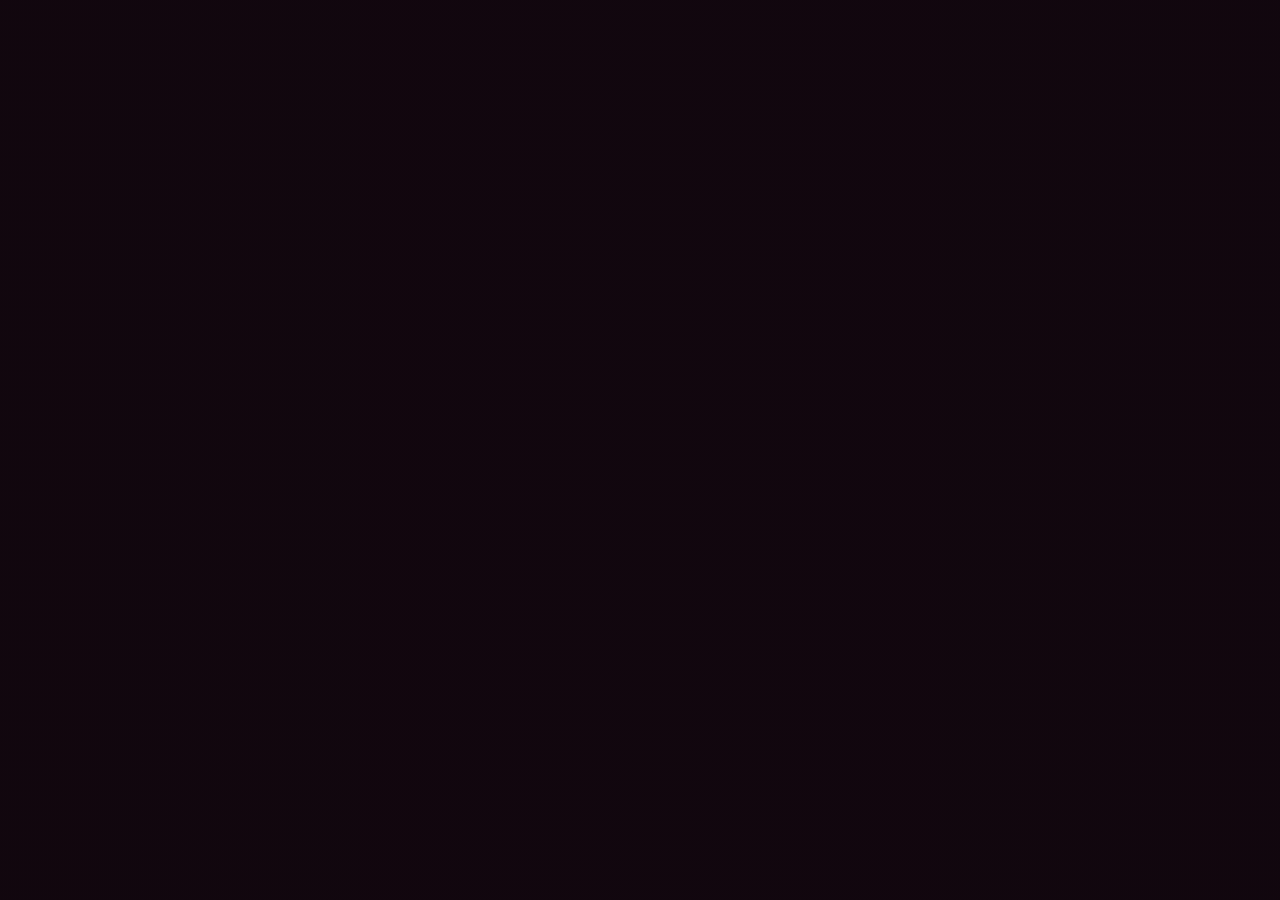
==== girlfrnd/index.html @ 7a6aea9c "Add files via upload" ====
<!doctype html>
<html lang="en">
  <head>
    <meta charset="UTF-8" />
    <meta name="viewport" content="width=device-width, initial-scale=1.0" />
    <meta http-equiv="refresh" content="0; url=birthday.html?unlocked=1" />
    <title>Redirecting...</title>
    <style>
      body {
        margin: 0;
        min-height: 100vh;
        display: grid;
        place-items: center;
        background: #12070f;
        color: #fff;
        font-family: Georgia, serif;
      }
    </style>
  </head>
  <body>
    Redirecting to your memory page...
  </body>
</html>
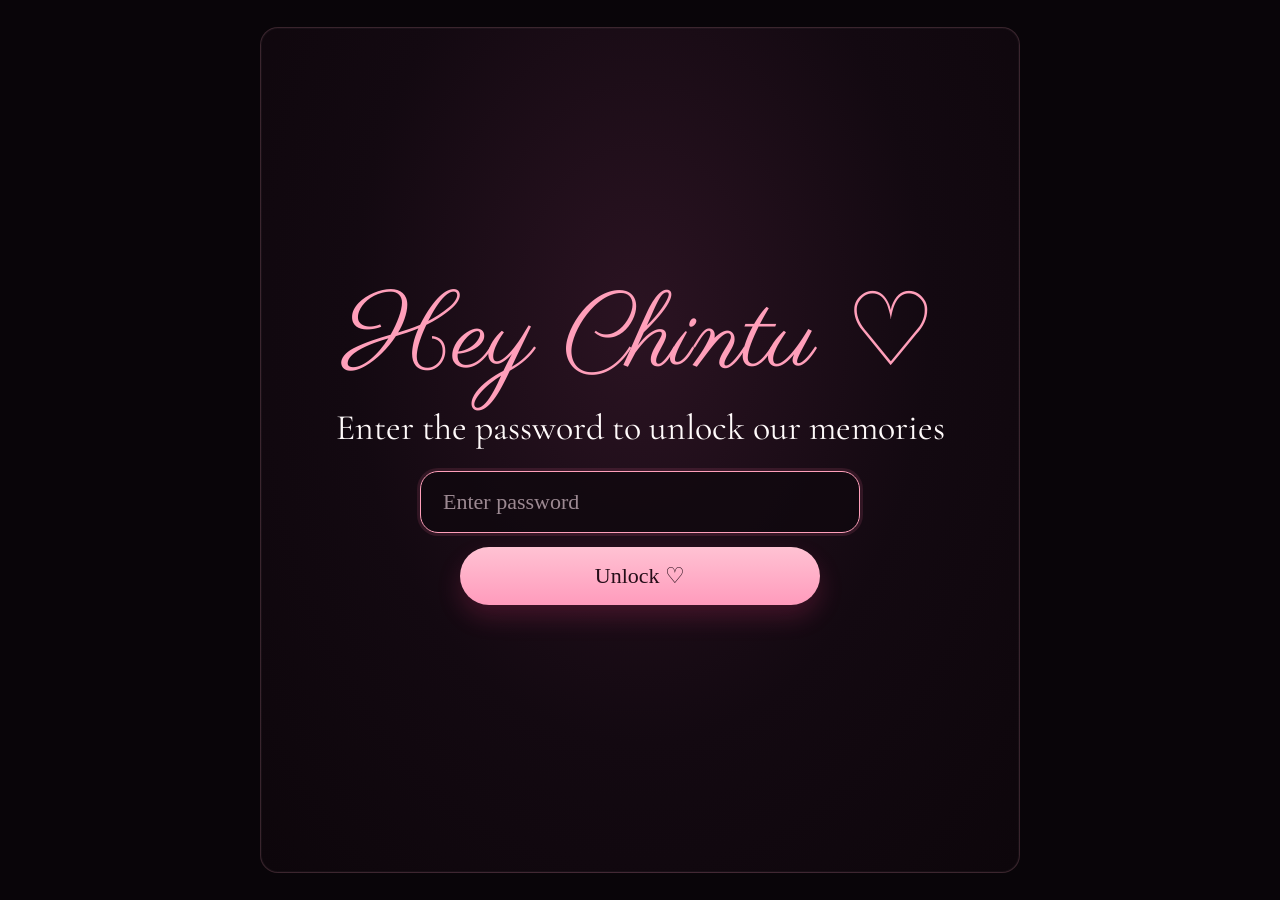
==== commit 38bb2d8c: "Add a login page with password prompt "Hey chintu, enter the password to unlock our memories" (6aa2d" ====
--- a/girlfrnd/index.html
+++ b/girlfrnd/index.html
@@ -1,23 +1,34 @@
-<!doctype html>
-<html lang="en">
-  <head>
-    <meta charset="UTF-8" />
-    <meta name="viewport" content="width=device-width, initial-scale=1.0" />
-    <meta http-equiv="refresh" content="0; url=birthday.html?unlocked=1" />
-    <title>Redirecting...</title>
-    <style>
-      body {
-        margin: 0;
-        min-height: 100vh;
-        display: grid;
-        place-items: center;
-        background: #12070f;
-        color: #fff;
-        font-family: Georgia, serif;
-      }
-    </style>
-  </head>
-  <body>
-    Redirecting to your memory page...
-  </body>
-</html>
+<!doctype html>
+<html lang="en">
+  <head>
+    <meta charset="UTF-8" />
+    <meta name="viewport" content="width=device-width, initial-scale=1.0" />
+    <meta name="theme-color" content="#12070f" />
+    <title>Enter the Memories</title>
+    <link rel="preconnect" href="https://fonts.googleapis.com" />
+    <link rel="preconnect" href="https://fonts.gstatic.com" crossorigin />
+    <link href="https://fonts.googleapis.com/css2?family=Cormorant+Garamond:ital,wght@0,400;0,500;0,600;1,500;1,600&family=Montserrat:wght@400;500;600&family=Parisienne&display=swap" rel="stylesheet" />
+    <link rel="stylesheet" href="styles.css" />
+  </head>
+  <body class="login-page">
+    <main class="secret-card">
+      <h1>Hey Chintu ♡</h1>
+      <p class="instruction">Enter the password to unlock our memories</p>
+      <form class="secret-form" id="secretForm">
+        <label class="sr-only" for="secretPassword">Password</label>
+        <input
+          type="password"
+          id="secretPassword"
+          name="password"
+          placeholder="Enter password"
+          autocomplete="off"
+          autofocus
+          required
+        />
+        <button type="submit">Unlock ♡</button>
+      </form>
+      <p class="error-message" id="errorMessage"></p>
+    </main>
+    <script src="script.js"></script>
+  </body>
+</html>
--- a/girlfrnd/styles.css
+++ b/girlfrnd/styles.css
@@ -0,0 +1,294 @@
+:root {
+  --background: #12070f;
+  --panel: #130911;
+  --pink: #ff9fba;
+  --white: #fffafa;
+  --muted: #ddc6ce;
+  --rose: #f6a8bb;
+  --gift: #8a3a2a;
+}
+
+* { box-sizing: border-box; }
+html, body {
+  margin: 0;
+  width: 100%;
+  min-height: 100%;
+  background: var(--background);
+}
+body {
+  color: var(--white);
+  font-family: "Cormorant Garamond", Georgia, serif;
+}
+button, input { font: inherit; }
+
+.login-page {
+  min-height: 100vh;
+  display: flex;
+  align-items: center;
+  justify-content: center;
+  background: #090509;
+  padding: 20px;
+}
+
+.secret-card {
+  position: relative;
+  width: min(100%, 760px);
+  min-height: 94vh;
+  display: flex;
+  flex-direction: column;
+  align-items: center;
+  justify-content: center;
+  text-align: center;
+  background: radial-gradient(ellipse at 50% 35%, #2b1322 0%, var(--panel) 54%, #0d060b 100%);
+  border: 1px solid rgba(255, 174, 194, 0.18);
+  border-radius: 18px;
+  box-shadow: inset 0 0 0 1px rgba(255,255,255,0.03);
+  padding: 86px 32px 44px;
+  overflow: hidden;
+}
+
+.gift-scene {
+  position: absolute;
+  top: 18px;
+  right: 22px;
+  width: 190px;
+  height: 160px;
+  pointer-events: none;
+}
+
+.gift-box {
+  position: absolute;
+  inset: 0;
+  width: 100%;
+  height: 100%;
+  background: linear-gradient(135deg, var(--gift), #351114 74%);
+  border: 1px solid rgba(255, 185, 119, 0.5);
+  box-shadow: 18px 23px 35px rgba(0, 0, 0, 0.55);
+  transform: perspective(500px) rotateX(4deg) rotateZ(-2deg);
+}
+
+.gift-lid {
+  position: absolute;
+  top: -18%;
+  left: -5%;
+  width: 110%;
+  height: 20%;
+  background: linear-gradient(135deg, #c25d41, #5b1b20);
+  border: 1px solid rgba(255, 199, 134, 0.6);
+  box-shadow: 0 6px 11px rgba(0, 0, 0, 0.3);
+}
+
+.gift-ribbon {
+  position: absolute;
+  top: -19%;
+  left: 43%;
+  width: 14%;
+  height: 120%;
+  background: rgba(255, 73, 126, 0.65);
+  box-shadow: 0 0 16px rgba(255, 54, 99, 0.25);
+}
+
+.gift-ribbon::before,
+.gift-ribbon::after {
+  content: "";
+  position: absolute;
+  top: -19px;
+  width: 60px;
+  height: 34px;
+  border: 8px solid #ec3d65;
+  border-radius: 50% 50% 8px 50%;
+}
+
+.gift-ribbon::before {
+  right: -48px;
+  transform: rotate(21deg);
+}
+
+.gift-ribbon::after {
+  left: -48px;
+  transform: scaleX(-1) rotate(21deg);
+}
+
+.gift-note {
+  position: absolute;
+  z-index: 2;
+  top: 22%;
+  left: 19%;
+  width: 63%;
+  padding: 14px 8px 12px;
+  color: #281416;
+  background: #e9bd91;
+  box-shadow: 2px 8px 11px rgba(0, 0, 0, 0.3);
+  font-family: Parisienne, cursive;
+  font-size: clamp(16px, 1.8vw, 28px);
+  line-height: 1.08;
+  text-align: center;
+  transform: rotate(-5deg);
+}
+
+.gift-note em {
+  font-style: normal;
+}
+
+.petal {
+  position: absolute;
+  z-index: 2;
+  color: #d92f50;
+  font-size: 16px;
+  filter: drop-shadow(0 3px 5px rgba(0, 0, 0, 0.4));
+}
+
+.petal-one { left: 5%; bottom: 2%; transform: rotate(-30deg); }
+.petal-two { right: 4%; bottom: 5%; transform: rotate(28deg); }
+.petal-three { right: 16%; top: 14%; color: #f16c7b; font-size: 12px; transform: rotate(15deg); }
+
+.story-note {
+  width: min(320px, 100%);
+  margin: 0 0 14px;
+  color: #d9b5c0;
+  font-family: Parisienne, cursive;
+  font-size: clamp(20px, 2vw, 30px);
+  line-height: 1.2;
+  text-align: center;
+}
+
+h1 {
+  margin: 0 0 18px;
+  color: var(--pink);
+  font-family: Parisienne, cursive;
+  font-size: clamp(58px, 8vw, 126px);
+  line-height: 0.9;
+  font-weight: 400;
+}
+
+.instruction {
+  margin: 0 0 22px;
+  color: var(--white);
+  font-size: clamp(22px, 2.8vw, 38px);
+  line-height: 1.2;
+}
+
+.secret-form {
+  width: min(100%, 440px);
+  display: grid;
+  gap: 14px;
+}
+
+input {
+  width: 100%;
+  height: 62px;
+  padding: 0 22px;
+  color: var(--white);
+  background: rgba(16, 8, 14, 0.8);
+  border: 1px solid rgba(255, 159, 186, 0.8);
+  border-radius: 18px;
+  outline: 0;
+  font-size: 22px;
+  font-family: Georgia, serif;
+}
+
+input::placeholder {
+  color: #9c8992;
+  opacity: 1;
+}
+
+input:focus {
+  border-color: var(--pink);
+  box-shadow: 0 0 0 3px rgba(255, 109, 159, 0.12);
+}
+
+button {
+  width: min(100%, 360px);
+  height: 58px;
+  margin: 0 auto;
+  color: #250d18;
+  background: linear-gradient(180deg, #ffc2d3 0%, #ff9bbc 100%);
+  border: 0;
+  border-radius: 35px;
+  box-shadow: 0 12px 24px rgba(235, 56, 122, 0.2);
+  cursor: pointer;
+  font-size: 22px;
+  font-family: Georgia, serif;
+  transition: transform 0.2s ease, filter 0.2s ease;
+}
+
+button:hover {
+  filter: brightness(1.08);
+  transform: translateY(-1px);
+}
+
+.hint {
+  margin: 28px 0 0;
+  color: var(--white);
+  font-size: clamp(20px, 2.2vw, 30px);
+  line-height: 1.3;
+}
+
+.hint span {
+  color: var(--pink);
+  font-size: 28px;
+}
+
+.error-message {
+  min-height: 20px;
+  margin-top: 10px;
+  color: var(--pink);
+  font-family: Montserrat, sans-serif;
+  font-size: 12px;
+}
+
+.sr-only {
+  position: absolute;
+  width: 1px;
+  height: 1px;
+  padding: 0;
+  margin: -1px;
+  overflow: hidden;
+  clip: rect(0, 0, 0, 0);
+  white-space: nowrap;
+  border: 0;
+}
+
+@media (max-width: 700px) {
+  .login-page {
+    padding: 14px;
+  }
+
+  .secret-card {
+    min-height: 88vh;
+    padding: 72px 20px 32px;
+  }
+
+  .gift-scene {
+    width: 150px;
+    height: 125px;
+    top: 12px;
+    right: 12px;
+  }
+
+  .story-note {
+    font-size: 18px;
+  }
+
+  h1 {
+    font-size: 52px;
+  }
+
+  .instruction {
+    font-size: 21px;
+  }
+
+  input {
+    height: 52px;
+    font-size: 18px;
+  }
+
+  button {
+    height: 52px;
+    font-size: 18px;
+  }
+
+  .hint {
+    font-size: 18px;
+  }
+}
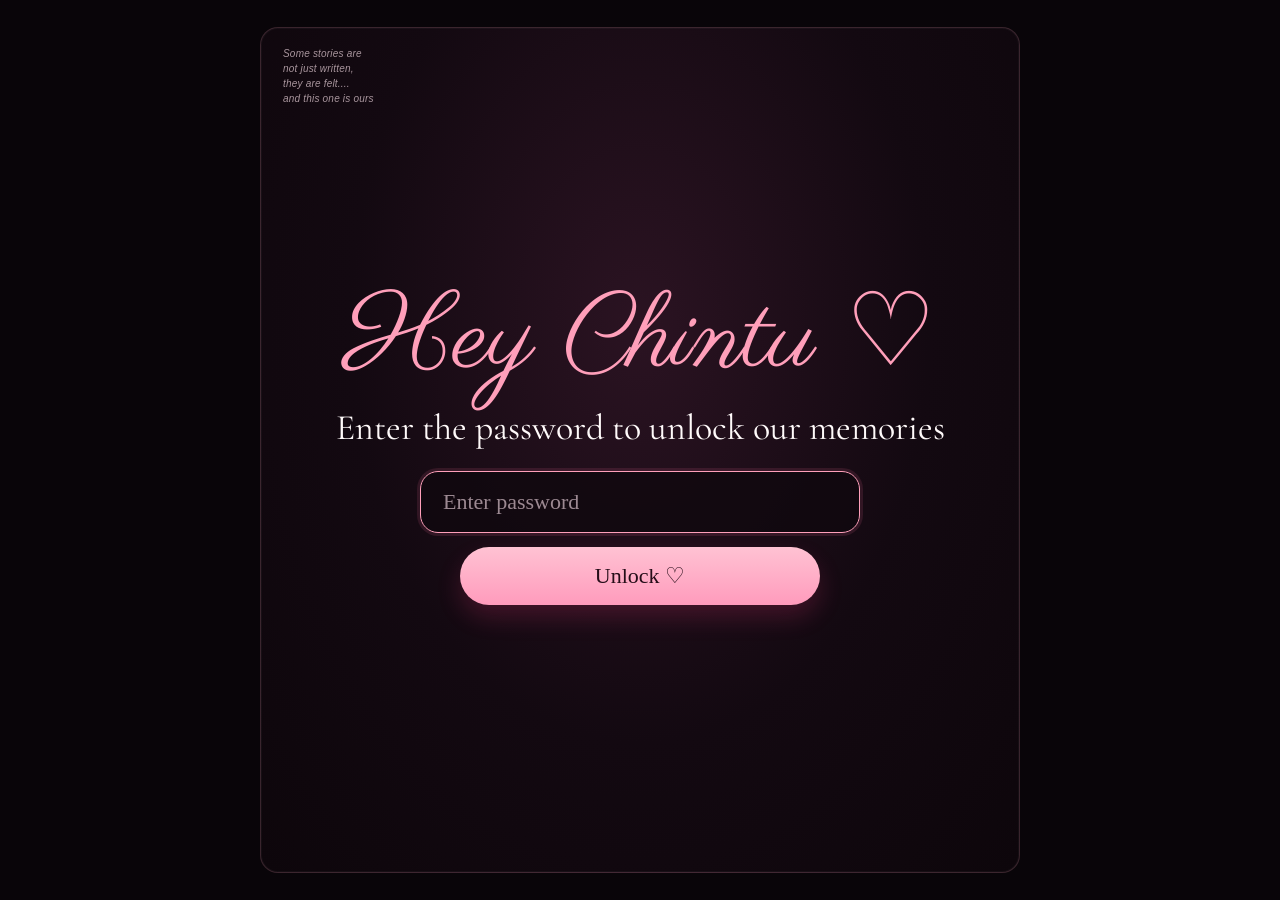
==== commit 4ed4b952: "Add a login page with password prompt "Hey chintu, enter the password to unlock our memories" - Sess" ====
--- a/girlfrnd/index.html
+++ b/girlfrnd/index.html
@@ -12,6 +12,12 @@
   </head>
   <body class="login-page">
     <main class="secret-card">
+      <p class="corner-note">
+        Some stories are<br />
+        not just written,<br />
+        they are felt....<br />
+        and this one is ours
+      </p>
       <h1>Hey Chintu ♡</h1>
       <p class="instruction">Enter the password to unlock our memories</p>
       <form class="secret-form" id="secretForm">
--- a/girlfrnd/styles.css
+++ b/girlfrnd/styles.css
@@ -47,6 +47,22 @@
   overflow: hidden;
 }
 
+.corner-note {
+  position: absolute;
+  top: 18px;
+  left: 22px;
+  margin: 0;
+  max-width: 150px;
+  color: var(--muted);
+  font-family: Montserrat, sans-serif;
+  font-size: 10px;
+  font-style: italic;
+  line-height: 1.5;
+  letter-spacing: 0.02em;
+  text-align: left;
+  opacity: 0.75;
+}
+
 .gift-scene {
   position: absolute;
   top: 18px;
@@ -266,6 +282,13 @@
     right: 12px;
   }
 
+  .corner-note {
+    top: 12px;
+    left: 14px;
+    max-width: 120px;
+    font-size: 9px;
+  }
+
   .story-note {
     font-size: 18px;
   }
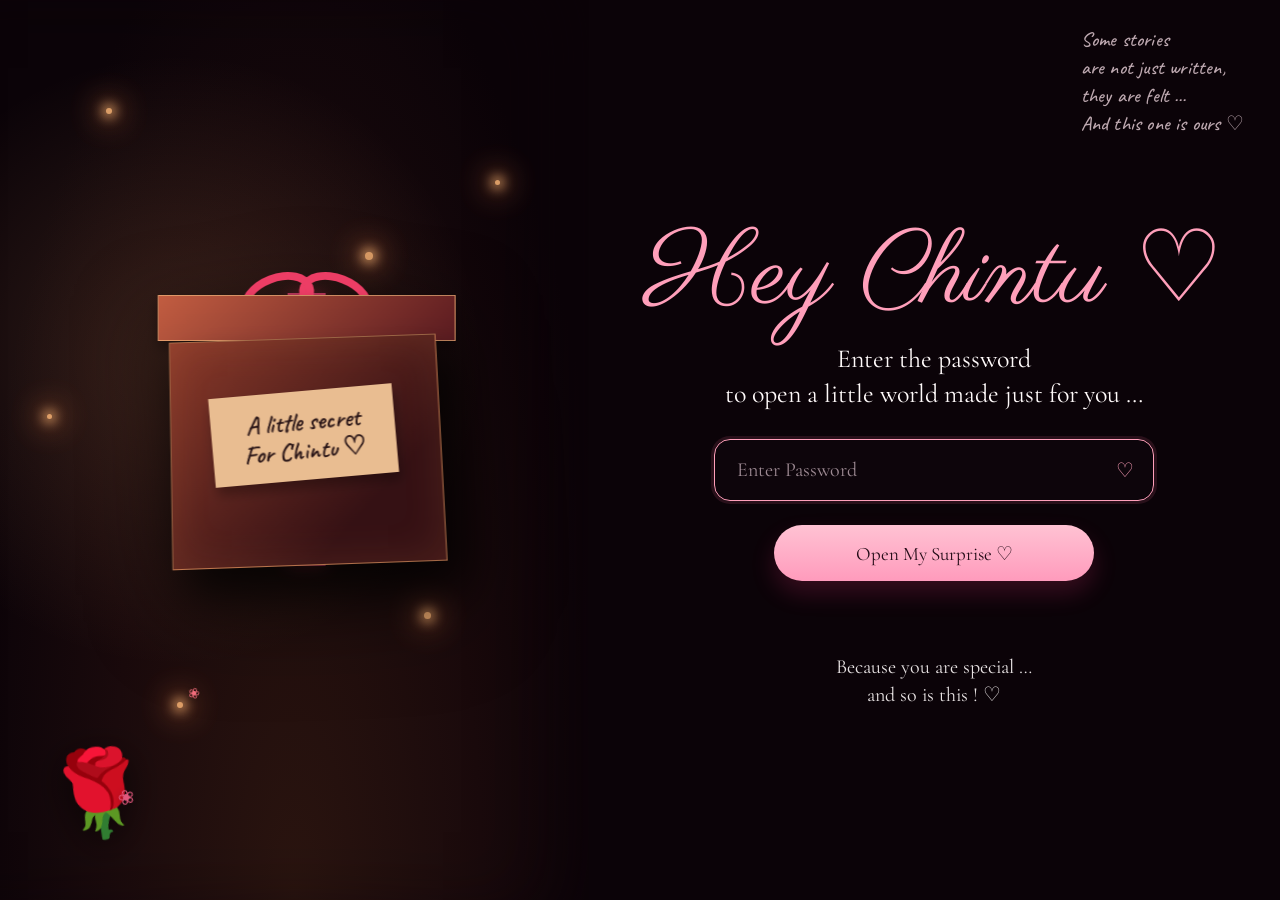
==== commit aa112b3f: "Add a login page with password prompt "Hey chintu, enter the password to unlock our memories" - Sess" ====
--- a/girlfrnd/index.html
+++ b/girlfrnd/index.html
@@ -3,37 +3,62 @@
   <head>
     <meta charset="UTF-8" />
     <meta name="viewport" content="width=device-width, initial-scale=1.0" />
-    <meta name="theme-color" content="#12070f" />
+    <meta name="theme-color" content="#0b0308" />
     <title>Enter the Memories</title>
     <link rel="preconnect" href="https://fonts.googleapis.com" />
     <link rel="preconnect" href="https://fonts.gstatic.com" crossorigin />
-    <link href="https://fonts.googleapis.com/css2?family=Cormorant+Garamond:ital,wght@0,400;0,500;0,600;1,500;1,600&family=Montserrat:wght@400;500;600&family=Parisienne&display=swap" rel="stylesheet" />
+    <link href="https://fonts.googleapis.com/css2?family=Caveat:wght@500;600&family=Cormorant+Garamond:ital,wght@0,400;0,500;0,600;1,500;1,600&family=Montserrat:wght@400;500;600&family=Parisienne&display=swap" rel="stylesheet" />
     <link rel="stylesheet" href="styles.css" />
   </head>
   <body class="login-page">
+    <section class="login-visual" aria-hidden="true">
+      <span class="spark spark-1"></span>
+      <span class="spark spark-2"></span>
+      <span class="spark spark-3"></span>
+      <span class="spark spark-4"></span>
+      <span class="spark spark-5"></span>
+      <span class="spark spark-6"></span>
+      <span class="petal petal-one">❀</span>
+      <span class="petal petal-two">❀</span>
+      <span class="rose">🌹</span>
+      <div class="gift-scene">
+        <div class="gift-ribbon"></div>
+        <div class="gift-lid"></div>
+        <div class="gift-box"></div>
+        <p class="gift-note">A little secret<br />For Chintu <em>♡</em></p>
+      </div>
+    </section>
+
     <main class="secret-card">
       <p class="corner-note">
-        Some stories are<br />
-        not just written,<br />
-        they are felt....<br />
-        and this one is ours
+        Some stories<br />
+        are not just written,<br />
+        they are felt …<br />
+        And this one is ours ♡
       </p>
       <h1>Hey Chintu ♡</h1>
-      <p class="instruction">Enter the password to unlock our memories</p>
+      <p class="instruction">
+        Enter the password<br />
+        to open a little world made just for you …
+      </p>
       <form class="secret-form" id="secretForm">
         <label class="sr-only" for="secretPassword">Password</label>
-        <input
-          type="password"
-          id="secretPassword"
-          name="password"
-          placeholder="Enter password"
-          autocomplete="off"
-          autofocus
-          required
-        />
-        <button type="submit">Unlock ♡</button>
+        <div class="input-wrap">
+          <input
+            type="password"
+            id="secretPassword"
+            name="password"
+            placeholder="Enter Password"
+            autocomplete="off"
+            autofocus
+            required
+          />
+          <span class="input-heart">♡</span>
+        </div>
+        <button type="submit">Open My Surprise <span>♡</span></button>
       </form>
       <p class="error-message" id="errorMessage"></p>
+      <p class="hint">Because you are special …<br />and so is this ! ♡</p>
     </main>
     <script src="script.js"></script>
   </body>
--- a/girlfrnd/styles.css
+++ b/girlfrnd/styles.css
@@ -1,317 +1,380 @@
-:root {
-  --background: #12070f;
-  --panel: #130911;
-  --pink: #ff9fba;
-  --white: #fffafa;
-  --muted: #ddc6ce;
-  --rose: #f6a8bb;
-  --gift: #8a3a2a;
-}
-
-* { box-sizing: border-box; }
-html, body {
-  margin: 0;
-  width: 100%;
-  min-height: 100%;
-  background: var(--background);
-}
-body {
-  color: var(--white);
-  font-family: "Cormorant Garamond", Georgia, serif;
-}
-button, input { font: inherit; }
-
-.login-page {
-  min-height: 100vh;
-  display: flex;
-  align-items: center;
-  justify-content: center;
-  background: #090509;
-  padding: 20px;
-}
-
-.secret-card {
-  position: relative;
-  width: min(100%, 760px);
-  min-height: 94vh;
-  display: flex;
-  flex-direction: column;
-  align-items: center;
-  justify-content: center;
-  text-align: center;
-  background: radial-gradient(ellipse at 50% 35%, #2b1322 0%, var(--panel) 54%, #0d060b 100%);
-  border: 1px solid rgba(255, 174, 194, 0.18);
-  border-radius: 18px;
-  box-shadow: inset 0 0 0 1px rgba(255,255,255,0.03);
-  padding: 86px 32px 44px;
-  overflow: hidden;
-}
-
+:root {
+  --background: #0b0308;
+  --panel: #130911;
+  --pink: #ff9fba;
+  --white: #fffafa;
+  --muted: #ddc6ce;
+  --rose: #f6a8bb;
+  --gift: #8a3a2a;
+  --ember: #ffb877;
+}
+
+* { box-sizing: border-box; }
+html, body {
+  margin: 0;
+  width: 100%;
+  min-height: 100%;
+  background: var(--background);
+}
+body {
+  color: var(--white);
+  font-family: "Cormorant Garamond", Georgia, serif;
+}
+button, input { font: inherit; }
+
+.login-page {
+  min-height: 100vh;
+  display: flex;
+  background: var(--background);
+}
+
+/* ---------- left: glowing gift scene ---------- */
+
+.login-visual {
+  position: relative;
+  flex: 1 1 46%;
+  min-height: 100vh;
+  overflow: hidden;
+  background:
+    radial-gradient(circle at 30% 40%, rgba(255, 170, 110, 0.16) 0%, transparent 45%),
+    radial-gradient(ellipse at 50% 100%, #2a140f 0%, #1a0a0c 45%, #0b0308 80%);
+  box-shadow: inset -60px 0 90px -40px #0b0308;
+}
+
+.spark {
+  position: absolute;
+  width: 10px;
+  height: 10px;
+  border-radius: 50%;
+  background: var(--ember);
+  box-shadow: 0 0 12px 4px rgba(255, 184, 119, 0.9), 0 0 30px 10px rgba(255, 140, 80, 0.4);
+  opacity: 0.85;
+}
+
+.spark-1 { top: 12%; left: 18%; width: 6px; height: 6px; }
+.spark-2 { top: 28%; left: 62%; width: 8px; height: 8px; }
+.spark-3 { top: 46%; left: 8%; width: 5px; height: 5px; }
+.spark-4 { top: 68%; left: 72%; width: 7px; height: 7px; }
+.spark-5 { top: 78%; left: 30%; width: 6px; height: 6px; }
+.spark-6 { top: 20%; left: 84%; width: 5px; height: 5px; }
+
+.rose {
+  position: absolute;
+  left: 8%;
+  bottom: 6%;
+  font-size: clamp(48px, 7vw, 84px);
+  filter: drop-shadow(0 10px 18px rgba(0, 0, 0, 0.6));
+  transform: rotate(-8deg);
+}
+
+.petal {
+  position: absolute;
+  z-index: 2;
+  color: #e0577c;
+  filter: drop-shadow(0 3px 5px rgba(0, 0, 0, 0.4));
+}
+
+.petal-one { left: 20%; bottom: 10%; font-size: 20px; transform: rotate(-20deg); }
+.petal-two { left: 32%; bottom: 22%; font-size: 14px; color: #f16c7b; transform: rotate(18deg); }
+
+.gift-scene {
+  position: absolute;
+  top: 50%;
+  left: 52%;
+  width: min(46%, 300px);
+  aspect-ratio: 19 / 16;
+  transform: translate(-50%, -50%);
+  filter: drop-shadow(0 25px 40px rgba(0, 0, 0, 0.65));
+}
+
+.gift-box {
+  position: absolute;
+  inset: 0;
+  width: 100%;
+  height: 100%;
+  background: linear-gradient(135deg, var(--gift), #351114 74%);
+  border: 1px solid rgba(255, 185, 119, 0.5);
+  box-shadow: 18px 23px 35px rgba(0, 0, 0, 0.55), inset 0 0 40px rgba(255, 150, 90, 0.12);
+  transform: perspective(500px) rotateX(4deg) rotateZ(-2deg);
+}
+
+.gift-lid {
+  position: absolute;
+  top: -18%;
+  left: -5%;
+  width: 110%;
+  height: 20%;
+  background: linear-gradient(135deg, #c25d41, #5b1b20);
+  border: 1px solid rgba(255, 199, 134, 0.6);
+  box-shadow: 0 6px 11px rgba(0, 0, 0, 0.3);
+}
+
+.gift-ribbon {
+  position: absolute;
+  top: -19%;
+  left: 43%;
+  width: 14%;
+  height: 120%;
+  background: rgba(255, 73, 126, 0.65);
+  box-shadow: 0 0 16px rgba(255, 54, 99, 0.25);
+}
+
+.gift-ribbon::before,
+.gift-ribbon::after {
+  content: "";
+  position: absolute;
+  top: -19px;
+  width: 60px;
+  height: 34px;
+  border: 8px solid #ec3d65;
+  border-radius: 50% 50% 8px 50%;
+}
+
+.gift-ribbon::before {
+  right: -48px;
+  transform: rotate(21deg);
+}
+
+.gift-ribbon::after {
+  left: -48px;
+  transform: scaleX(-1) rotate(21deg);
+}
+
+.gift-note {
+  position: absolute;
+  z-index: 2;
+  top: 24%;
+  left: 15%;
+  width: 68%;
+  margin: 0;
+  padding: 16px 10px 14px;
+  color: #281416;
+  background: #e9bd91;
+  box-shadow: 2px 8px 11px rgba(0, 0, 0, 0.3);
+  font-family: Caveat, cursive;
+  font-weight: 600;
+  font-size: clamp(18px, 2vw, 30px);
+  line-height: 1.15;
+  text-align: center;
+  transform: rotate(-5deg);
+}
+
+.gift-note em {
+  font-style: normal;
+}
+
+/* ---------- right: password prompt ---------- */
+
+.secret-card {
+  position: relative;
+  flex: 1 1 54%;
+  display: flex;
+  flex-direction: column;
+  align-items: center;
+  justify-content: center;
+  text-align: center;
+  background: var(--background);
+  padding: 86px 32px 44px;
+  overflow: hidden;
+}
+
 .corner-note {
   position: absolute;
-  top: 18px;
-  left: 22px;
+  top: 26px;
+  right: 36px;
   margin: 0;
-  max-width: 150px;
+  max-width: 230px;
   color: var(--muted);
+  font-family: Caveat, cursive;
+  font-weight: 500;
+  font-size: clamp(15px, 1.6vw, 20px);
+  line-height: 1.4;
+  letter-spacing: 0.01em;
+  text-align: left;
+  opacity: 0.85;
+}
+
+.story-note {
+  width: min(320px, 100%);
+  margin: 0 0 14px;
+  color: #d9b5c0;
+  font-family: Parisienne, cursive;
+  font-size: clamp(20px, 2vw, 30px);
+  line-height: 1.2;
+  text-align: center;
+}
+
+h1 {
+  margin: 0 0 18px;
+  color: var(--pink);
+  font-family: Parisienne, cursive;
+  font-size: clamp(58px, 8vw, 100px);
+  line-height: 0.9;
+  font-weight: 400;
+}
+
+.instruction {
+  margin: 0 0 28px;
+  color: var(--white);
+  font-size: clamp(18px, 2.2vw, 26px);
+  line-height: 1.35;
+}
+
+.secret-form {
+  width: min(100%, 440px);
+  display: grid;
+  gap: 18px;
+}
+
+.input-wrap {
+  position: relative;
+  width: 100%;
+}
+
+input {
+  width: 100%;
+  height: 62px;
+  padding: 0 46px 0 22px;
+  color: var(--white);
+  background: rgba(16, 8, 14, 0.5);
+  border: 1px solid rgba(255, 159, 186, 0.55);
+  border-radius: 16px;
+  outline: 0;
+  font-size: 20px;
+  font-family: "Cormorant Garamond", Georgia, serif;
+}
+
+.input-heart {
+  position: absolute;
+  top: 50%;
+  right: 20px;
+  transform: translateY(-50%);
+  color: var(--pink);
+  font-size: 20px;
+  pointer-events: none;
+}
+
+input::placeholder {
+  color: #9c8992;
+  opacity: 1;
+}
+
+input:focus {
+  border-color: var(--pink);
+  box-shadow: 0 0 0 3px rgba(255, 109, 159, 0.12);
+}
+
+button {
+  width: min(100%, 320px);
+  height: 56px;
+  margin: 6px auto 0;
+  color: #250d18;
+  background: linear-gradient(180deg, #ffc2d3 0%, #ff9bbc 100%);
+  border: 0;
+  border-radius: 35px;
+  box-shadow: 0 12px 24px rgba(235, 56, 122, 0.2);
+  cursor: pointer;
+  font-size: 19px;
+  font-family: "Cormorant Garamond", Georgia, serif;
+  transition: transform 0.2s ease, filter 0.2s ease;
+}
+
+button:hover {
+  filter: brightness(1.08);
+  transform: translateY(-1px);
+}
+
+.hint {
+  margin: 30px 0 0;
+  color: var(--white);
+  font-size: clamp(16px, 1.6vw, 20px);
+  line-height: 1.4;
+  opacity: 0.9;
+}
+
+.error-message {
+  min-height: 20px;
+  margin-top: 10px;
+  color: var(--pink);
   font-family: Montserrat, sans-serif;
-  font-size: 10px;
-  font-style: italic;
-  line-height: 1.5;
-  letter-spacing: 0.02em;
-  text-align: left;
-  opacity: 0.75;
-}
-
-.gift-scene {
-  position: absolute;
-  top: 18px;
-  right: 22px;
-  width: 190px;
-  height: 160px;
-  pointer-events: none;
-}
-
-.gift-box {
-  position: absolute;
-  inset: 0;
-  width: 100%;
-  height: 100%;
-  background: linear-gradient(135deg, var(--gift), #351114 74%);
-  border: 1px solid rgba(255, 185, 119, 0.5);
-  box-shadow: 18px 23px 35px rgba(0, 0, 0, 0.55);
-  transform: perspective(500px) rotateX(4deg) rotateZ(-2deg);
-}
-
-.gift-lid {
-  position: absolute;
-  top: -18%;
-  left: -5%;
-  width: 110%;
-  height: 20%;
-  background: linear-gradient(135deg, #c25d41, #5b1b20);
-  border: 1px solid rgba(255, 199, 134, 0.6);
-  box-shadow: 0 6px 11px rgba(0, 0, 0, 0.3);
-}
-
-.gift-ribbon {
-  position: absolute;
-  top: -19%;
-  left: 43%;
-  width: 14%;
-  height: 120%;
-  background: rgba(255, 73, 126, 0.65);
-  box-shadow: 0 0 16px rgba(255, 54, 99, 0.25);
-}
-
-.gift-ribbon::before,
-.gift-ribbon::after {
-  content: "";
-  position: absolute;
-  top: -19px;
-  width: 60px;
-  height: 34px;
-  border: 8px solid #ec3d65;
-  border-radius: 50% 50% 8px 50%;
-}
-
-.gift-ribbon::before {
-  right: -48px;
-  transform: rotate(21deg);
-}
-
-.gift-ribbon::after {
-  left: -48px;
-  transform: scaleX(-1) rotate(21deg);
-}
-
-.gift-note {
-  position: absolute;
-  z-index: 2;
-  top: 22%;
-  left: 19%;
-  width: 63%;
-  padding: 14px 8px 12px;
-  color: #281416;
-  background: #e9bd91;
-  box-shadow: 2px 8px 11px rgba(0, 0, 0, 0.3);
-  font-family: Parisienne, cursive;
-  font-size: clamp(16px, 1.8vw, 28px);
-  line-height: 1.08;
-  text-align: center;
-  transform: rotate(-5deg);
-}
-
-.gift-note em {
-  font-style: normal;
-}
-
-.petal {
-  position: absolute;
-  z-index: 2;
-  color: #d92f50;
-  font-size: 16px;
-  filter: drop-shadow(0 3px 5px rgba(0, 0, 0, 0.4));
-}
-
-.petal-one { left: 5%; bottom: 2%; transform: rotate(-30deg); }
-.petal-two { right: 4%; bottom: 5%; transform: rotate(28deg); }
-.petal-three { right: 16%; top: 14%; color: #f16c7b; font-size: 12px; transform: rotate(15deg); }
-
-.story-note {
-  width: min(320px, 100%);
-  margin: 0 0 14px;
-  color: #d9b5c0;
-  font-family: Parisienne, cursive;
-  font-size: clamp(20px, 2vw, 30px);
-  line-height: 1.2;
-  text-align: center;
-}
-
-h1 {
-  margin: 0 0 18px;
-  color: var(--pink);
-  font-family: Parisienne, cursive;
-  font-size: clamp(58px, 8vw, 126px);
-  line-height: 0.9;
-  font-weight: 400;
-}
-
-.instruction {
-  margin: 0 0 22px;
-  color: var(--white);
-  font-size: clamp(22px, 2.8vw, 38px);
-  line-height: 1.2;
-}
-
-.secret-form {
-  width: min(100%, 440px);
-  display: grid;
-  gap: 14px;
-}
-
-input {
-  width: 100%;
-  height: 62px;
-  padding: 0 22px;
-  color: var(--white);
-  background: rgba(16, 8, 14, 0.8);
-  border: 1px solid rgba(255, 159, 186, 0.8);
-  border-radius: 18px;
-  outline: 0;
-  font-size: 22px;
-  font-family: Georgia, serif;
-}
-
-input::placeholder {
-  color: #9c8992;
-  opacity: 1;
-}
-
-input:focus {
-  border-color: var(--pink);
-  box-shadow: 0 0 0 3px rgba(255, 109, 159, 0.12);
-}
-
-button {
-  width: min(100%, 360px);
-  height: 58px;
-  margin: 0 auto;
-  color: #250d18;
-  background: linear-gradient(180deg, #ffc2d3 0%, #ff9bbc 100%);
-  border: 0;
-  border-radius: 35px;
-  box-shadow: 0 12px 24px rgba(235, 56, 122, 0.2);
-  cursor: pointer;
-  font-size: 22px;
-  font-family: Georgia, serif;
-  transition: transform 0.2s ease, filter 0.2s ease;
-}
-
-button:hover {
-  filter: brightness(1.08);
-  transform: translateY(-1px);
-}
-
-.hint {
-  margin: 28px 0 0;
-  color: var(--white);
-  font-size: clamp(20px, 2.2vw, 30px);
-  line-height: 1.3;
-}
-
-.hint span {
-  color: var(--pink);
-  font-size: 28px;
-}
-
-.error-message {
-  min-height: 20px;
-  margin-top: 10px;
-  color: var(--pink);
-  font-family: Montserrat, sans-serif;
-  font-size: 12px;
-}
-
-.sr-only {
-  position: absolute;
-  width: 1px;
-  height: 1px;
-  padding: 0;
-  margin: -1px;
-  overflow: hidden;
-  clip: rect(0, 0, 0, 0);
-  white-space: nowrap;
-  border: 0;
-}
-
-@media (max-width: 700px) {
-  .login-page {
-    padding: 14px;
-  }
-
-  .secret-card {
-    min-height: 88vh;
-    padding: 72px 20px 32px;
-  }
-
-  .gift-scene {
-    width: 150px;
-    height: 125px;
-    top: 12px;
-    right: 12px;
-  }
-
+  font-size: 12px;
+}
+
+.sr-only {
+  position: absolute;
+  width: 1px;
+  height: 1px;
+  padding: 0;
+  margin: -1px;
+  overflow: hidden;
+  clip: rect(0, 0, 0, 0);
+  white-space: nowrap;
+  border: 0;
+}
+
+@media (max-width: 860px) {
+  .login-page {
+    flex-direction: column;
+  }
+
+  .login-visual {
+    flex: 0 0 260px;
+    min-height: 260px;
+  }
+
+  .secret-card {
+    flex: 1 1 auto;
+    padding: 56px 20px 40px;
+  }
+
   .corner-note {
-    top: 12px;
-    left: 14px;
-    max-width: 120px;
-    font-size: 9px;
-  }
-
-  .story-note {
-    font-size: 18px;
-  }
-
-  h1 {
-    font-size: 52px;
-  }
-
-  .instruction {
-    font-size: 21px;
-  }
-
-  input {
-    height: 52px;
-    font-size: 18px;
-  }
-
-  button {
-    height: 52px;
-    font-size: 18px;
-  }
-
-  .hint {
-    font-size: 18px;
-  }
-}
+    top: 16px;
+    right: 20px;
+    max-width: 170px;
+    font-size: 14px;
+  }
+}
+
+@media (max-width: 480px) {
+  .login-visual {
+    flex: 0 0 190px;
+    min-height: 190px;
+  }
+
+  .gift-scene {
+    width: 60%;
+  }
+
+  .rose {
+    font-size: 44px;
+    left: 6%;
+    bottom: 4%;
+  }
+
+  .corner-note {
+    font-size: 12px;
+    max-width: 140px;
+  }
+
+  h1 {
+    font-size: 52px;
+  }
+
+  .instruction {
+    font-size: 17px;
+  }
+
+  input {
+    height: 52px;
+    font-size: 17px;
+  }
+
+  button {
+    height: 50px;
+    font-size: 17px;
+  }
+
+  .hint {
+    font-size: 15px;
+  }
+}
